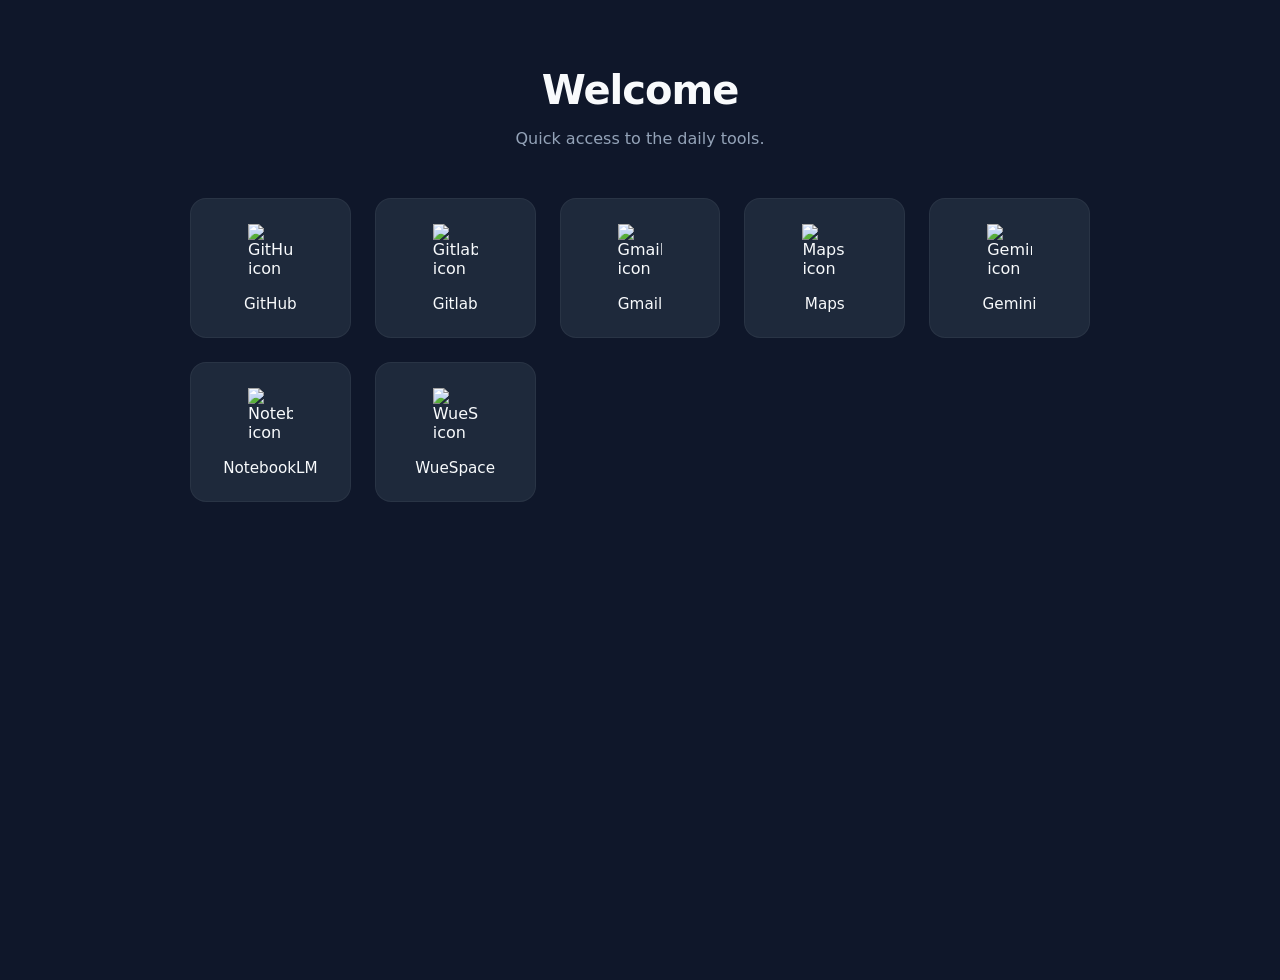
==== website/links/index.html @ d70fcc65 "added short links page" ====
<!DOCTYPE html>
<html lang="en">
<head>
    <meta charset="UTF-8">
    <meta name="viewport" content="width=device-width, initial-scale=1.0">
    <title>Links</title>
    <style>
        :root {
            --bg-color: #0f172a;        /* Deep midnight blue */
            --card-bg: #1e293b;        /* Slate blue */
            --text-main: #f8fafc;      /* Near white */
            --text-muted: #94a3b8;     /* Muted grey */
            --accent-glow: #38bdf8;    /* Sky blue glow */
        }

        body {
            font-family: 'Inter', system-ui, -apple-system, sans-serif;
            background-color: var(--bg-color);
            color: var(--text-main);
            margin: 0;
            display: flex;
            justify-content: center;
            min-height: 100vh;
            padding: 40px 20px;
        }

        .container {
            max-width: 900px;
            width: 100%;
        }

        header {
            text-align: center;
            margin-bottom: 50px;
        }

        h1 {
            font-size: 2.5rem;
            letter-spacing: -0.025em;
            margin-bottom: 8px;
        }

        .subtitle {
            color: var(--text-muted);
            font-size: 1rem;
        }

        /* The Grid */
        .grid {
            display: grid;
            grid-template-columns: repeat(auto-fill, minmax(140px, 1fr));
            gap: 24px;
        }

        /* Link Card Styling */
        .link-card {
            background: var(--card-bg);
            padding: 24px 16px;
            border-radius: 16px;
            text-decoration: none;
            color: inherit;
            display: flex;
            flex-direction: column;
            align-items: center;
            transition: all 0.3s cubic-bezier(0.4, 0, 0.2, 1);
            border: 1px solid rgba(255, 255, 255, 0.05);
        }

        .link-card:hover {
            transform: translateY(-8px);
            background: #273549;
            border-color: var(--accent-glow);
            box-shadow: 0 10px 25px -5px rgba(0, 0, 0, 0.3), 
                        0 0 15px rgba(56, 189, 248, 0.2);
        }

        /* Favicon Container */
        .icon-wrapper {
            width: 56px;
            height: 56px;
            /* background: rgba(0, 0, 0, 0.2); */
            border-radius: 12px;
            display: flex;
            align-items: center;
            justify-content: center;
            margin-bottom: 16px;
        }

        .link-card img {
            width: 80%;
            image-rendering: -webkit-optimize-contrast; /* Keeps icons sharp */
        }

        .link-card span {
            font-weight: 500;
            font-size: 0.95rem;
            text-align: center;
            color: var(--text-main);
        }

        /* Responsive adjustments */
        @media (max-width: 480px) {
            .grid {
                grid-template-columns: repeat(2, 1fr);
            }
        }
    </style>
</head>
<body>

    <div class="container">
        <header>
            <h1>Welcome</h1>
            <p class="subtitle">Quick access to the daily tools.</p>
        </header>
        
        <div id="links-grid" class="grid">
            </div>
    </div>

    <script>
        // 1. YOUR ARRAY OF WEBSITES
        const myWebsites = [
            { name: "GitHub", url: "https://github.com/curryp0mmes" },
            { name: "Gitlab", url: "https://gitlab2.informatik.uni-wuerzburg.de/dashboard/projects" },
            { name: "Gmail", url: "https://mail.google.com" },
            { name: "Maps", url: "https://maps.google.com" },
            { name: "Gemini", url: "https://gemini.google.com" },
            { name: "NotebookLM", url: "https://notebooklm.google.com" },
            { name: "WueSpace", url: "https://go.wuespace.de/" }
        ];

        const grid = document.getElementById('links-grid');

        function renderLinks() {
            myWebsites.forEach(site => {
                const card = document.createElement('a');
                card.href = site.url;
                card.className = 'link-card';
                card.target = "_blank";
                card.rel = "noopener noreferrer";

                // Google S2 Favicon Service
                // Format: https://www.google.com/s2/favicons?sz=64&domain=URL
                const iconUrl = `https://www.google.com/s2/favicons?sz=128&domain=${site.url}`;

                card.innerHTML = `
                    <div class="icon-wrapper">
                        <img src="${iconUrl}" alt="${site.name} icon">
                    </div>
                    <span>${site.name}</span>
                `;

                grid.appendChild(card);
            });
        }

        renderLinks();
    </script>
</body>
</html>
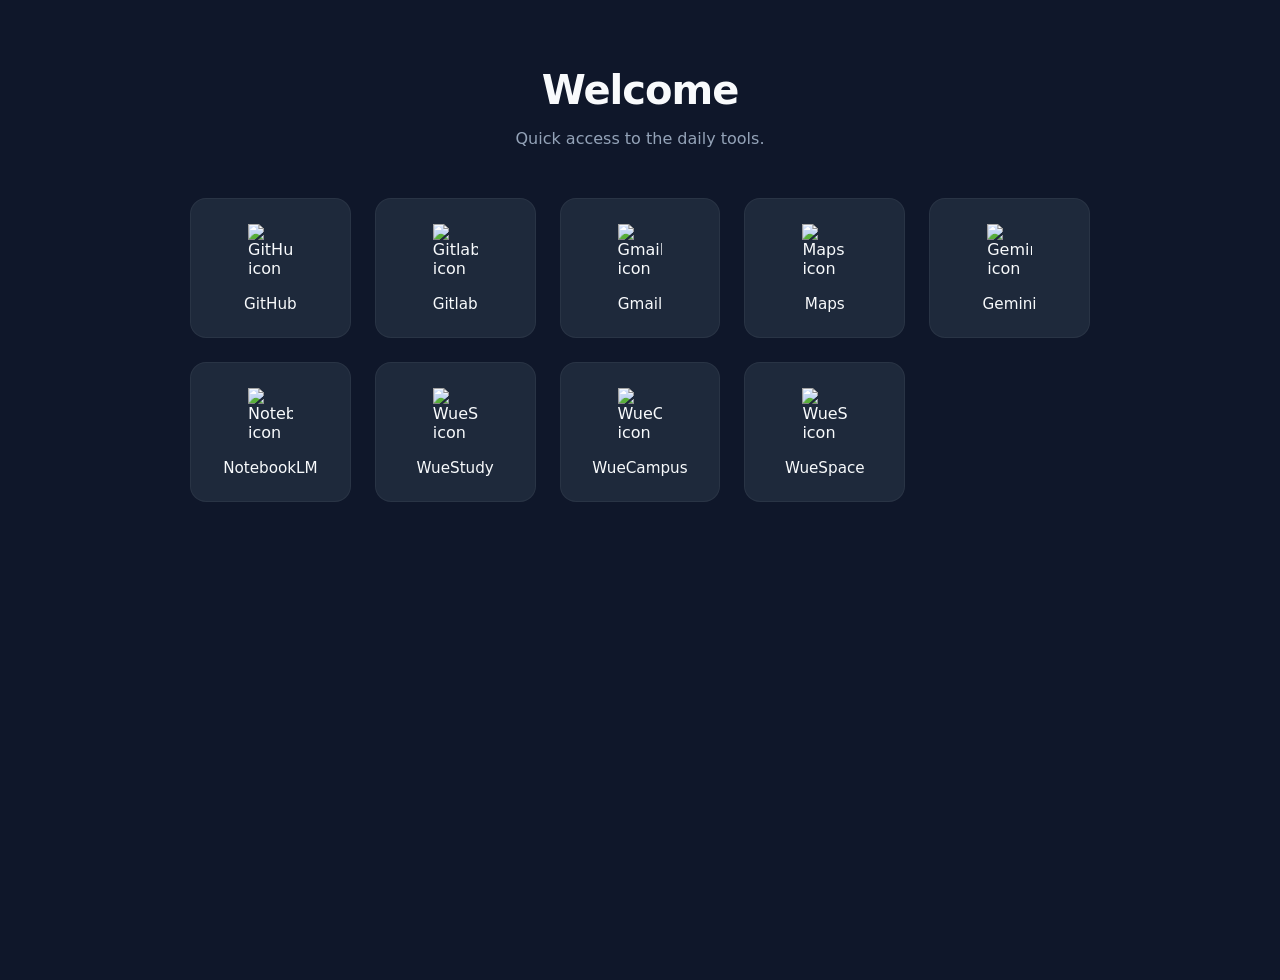
==== commit 49758351: "added more short links" ====
--- a/website/links/index.html
+++ b/website/links/index.html
@@ -127,6 +127,8 @@
             { name: "Maps", url: "https://maps.google.com" },
             { name: "Gemini", url: "https://gemini.google.com" },
             { name: "NotebookLM", url: "https://notebooklm.google.com" },
+            { name: "WueStudy", url: "https://wuestudy.zv.uni-wuerzburg.de/" },
+            { name: "WueCampus", url: "https://wuecampus.uni-wuerzburg.de/moodle/login/index.php" },
             { name: "WueSpace", url: "https://go.wuespace.de/" }
         ];
 
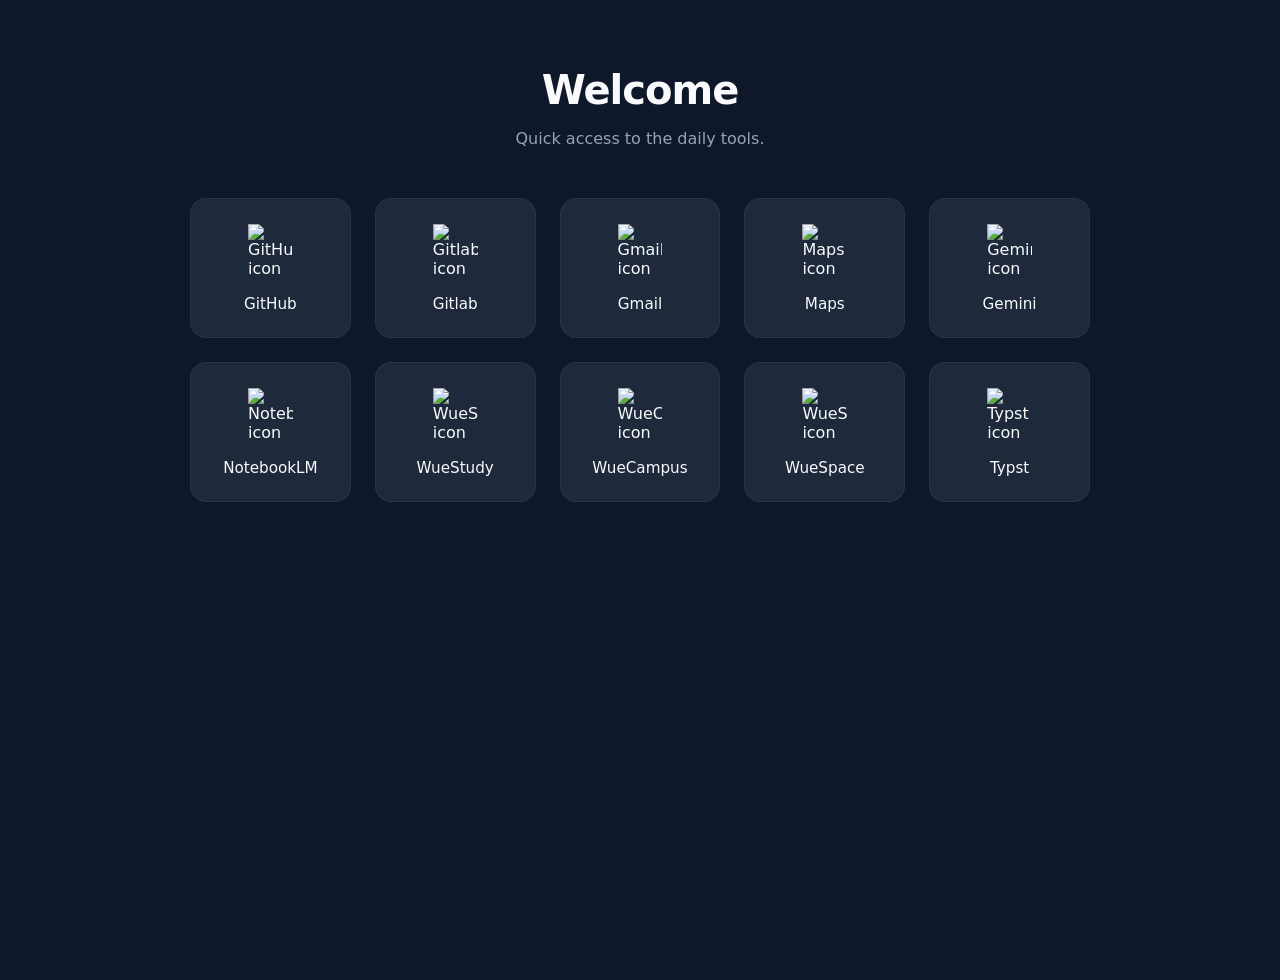
==== commit 750babd4: "added typst link" ====
--- a/website/links/index.html
+++ b/website/links/index.html
@@ -129,7 +129,8 @@
             { name: "NotebookLM", url: "https://notebooklm.google.com" },
             { name: "WueStudy", url: "https://wuestudy.zv.uni-wuerzburg.de/" },
             { name: "WueCampus", url: "https://wuecampus.uni-wuerzburg.de/moodle/login/index.php" },
-            { name: "WueSpace", url: "https://go.wuespace.de/" }
+            { name: "WueSpace", url: "https://go.wuespace.de/" },
+            { name: "Typst", url: "https://typst.app/" }
         ];
 
         const grid = document.getElementById('links-grid');
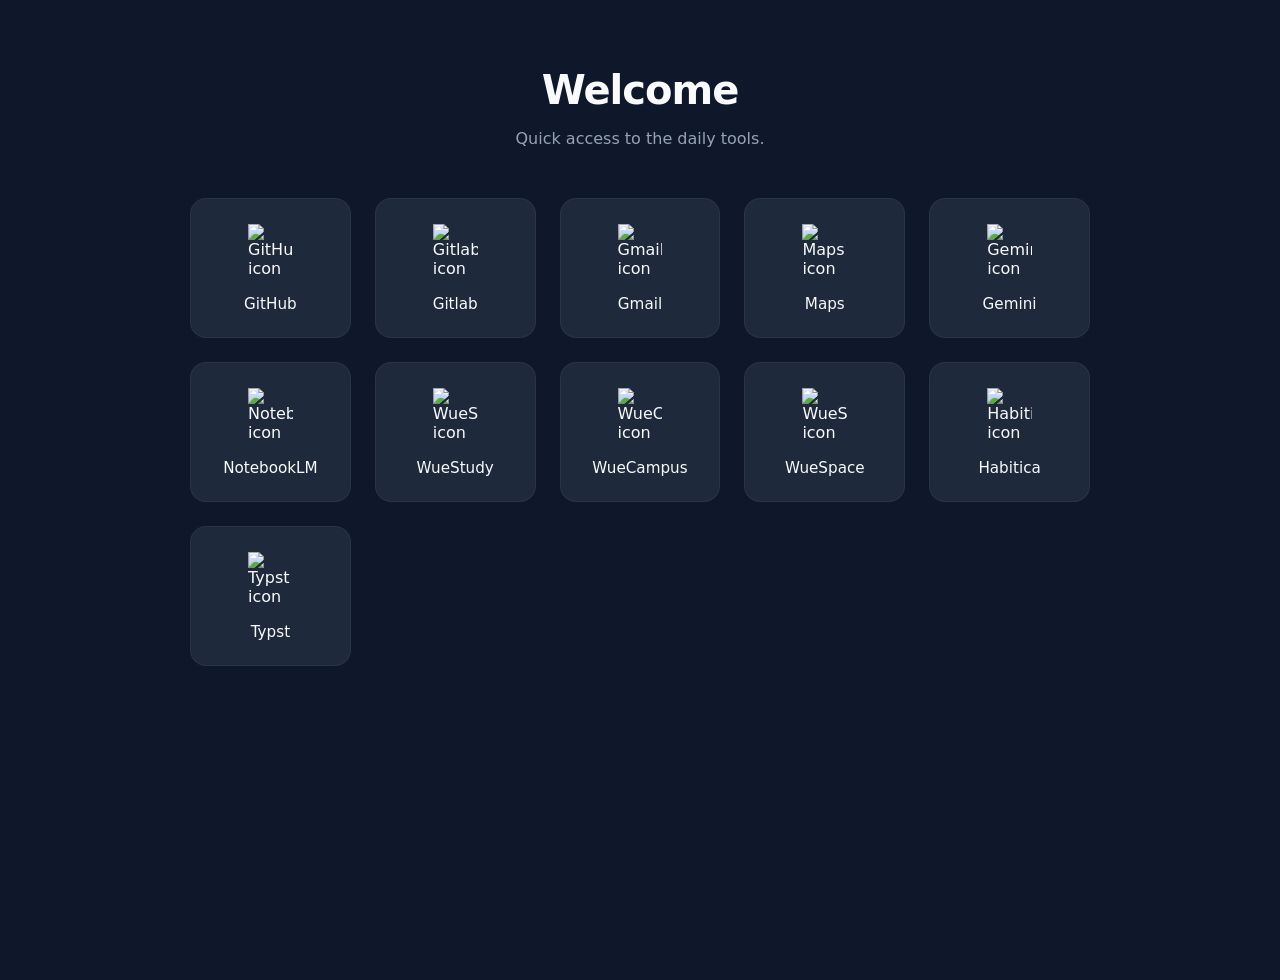
==== commit 2a895f2f: "added habitica" ====
--- a/website/links/index.html
+++ b/website/links/index.html
@@ -130,6 +130,7 @@
             { name: "WueStudy", url: "https://wuestudy.zv.uni-wuerzburg.de/" },
             { name: "WueCampus", url: "https://wuecampus.uni-wuerzburg.de/moodle/login/index.php" },
             { name: "WueSpace", url: "https://go.wuespace.de/" },
+            { name: "Habitica", url: "https://habitica.com/" },
             { name: "Typst", url: "https://typst.app/" }
         ];
 
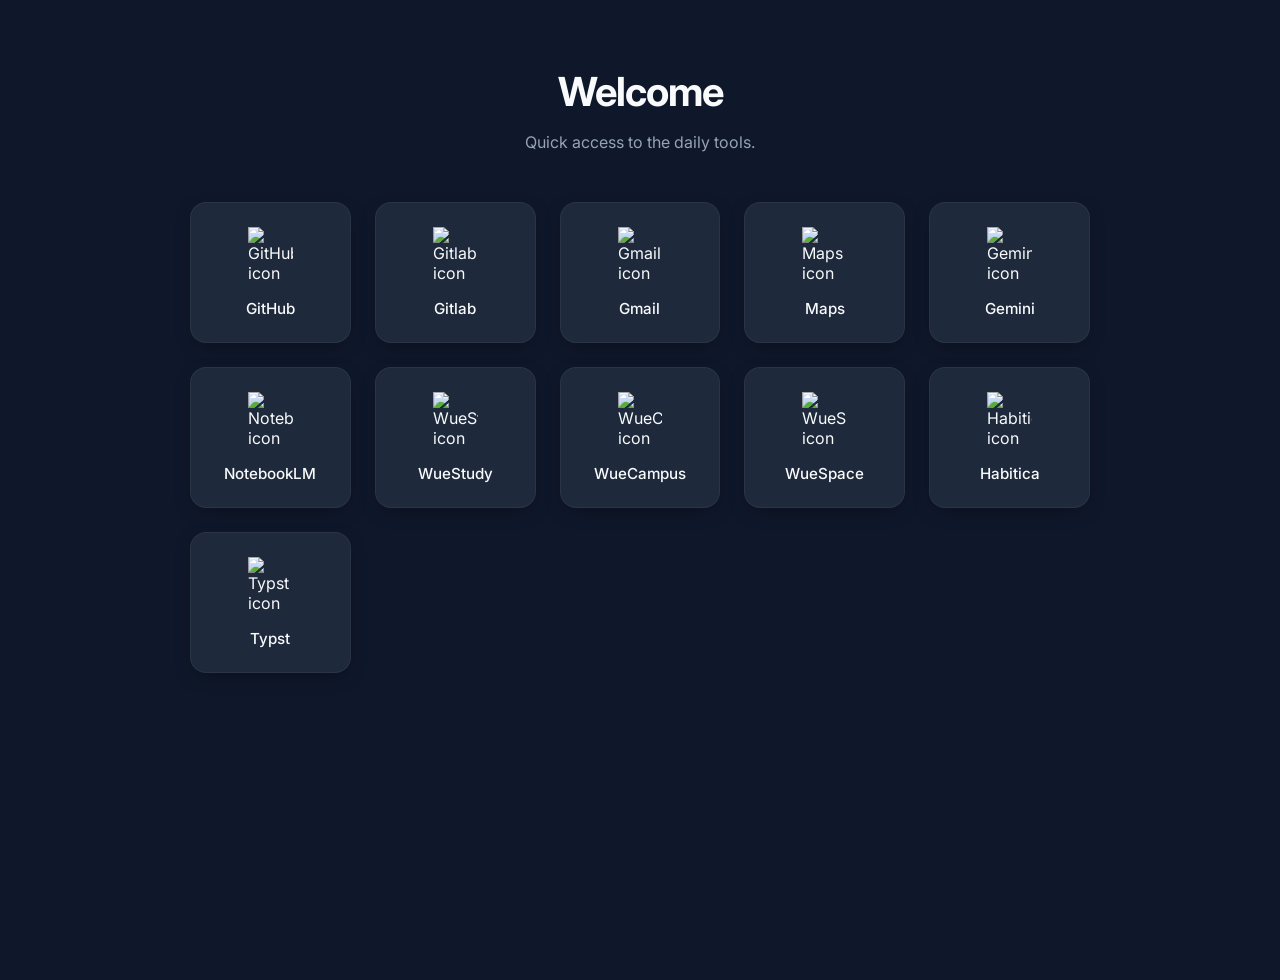
==== commit 988ac727: "added portfolio page" ====
--- a/website/links/index.html
+++ b/website/links/index.html
@@ -4,107 +4,11 @@
     <meta charset="UTF-8">
     <meta name="viewport" content="width=device-width, initial-scale=1.0">
     <title>Links</title>
-    <style>
-        :root {
-            --bg-color: #0f172a;        /* Deep midnight blue */
-            --card-bg: #1e293b;        /* Slate blue */
-            --text-main: #f8fafc;      /* Near white */
-            --text-muted: #94a3b8;     /* Muted grey */
-            --accent-glow: #38bdf8;    /* Sky blue glow */
-        }
-
-        body {
-            font-family: 'Inter', system-ui, -apple-system, sans-serif;
-            background-color: var(--bg-color);
-            color: var(--text-main);
-            margin: 0;
-            display: flex;
-            justify-content: center;
-            min-height: 100vh;
-            padding: 40px 20px;
-        }
-
-        .container {
-            max-width: 900px;
-            width: 100%;
-        }
-
-        header {
-            text-align: center;
-            margin-bottom: 50px;
-        }
-
-        h1 {
-            font-size: 2.5rem;
-            letter-spacing: -0.025em;
-            margin-bottom: 8px;
-        }
-
-        .subtitle {
-            color: var(--text-muted);
-            font-size: 1rem;
-        }
-
-        /* The Grid */
-        .grid {
-            display: grid;
-            grid-template-columns: repeat(auto-fill, minmax(140px, 1fr));
-            gap: 24px;
-        }
-
-        /* Link Card Styling */
-        .link-card {
-            background: var(--card-bg);
-            padding: 24px 16px;
-            border-radius: 16px;
-            text-decoration: none;
-            color: inherit;
-            display: flex;
-            flex-direction: column;
-            align-items: center;
-            transition: all 0.3s cubic-bezier(0.4, 0, 0.2, 1);
-            border: 1px solid rgba(255, 255, 255, 0.05);
-        }
-
-        .link-card:hover {
-            transform: translateY(-8px);
-            background: #273549;
-            border-color: var(--accent-glow);
-            box-shadow: 0 10px 25px -5px rgba(0, 0, 0, 0.3), 
-                        0 0 15px rgba(56, 189, 248, 0.2);
-        }
-
-        /* Favicon Container */
-        .icon-wrapper {
-            width: 56px;
-            height: 56px;
-            /* background: rgba(0, 0, 0, 0.2); */
-            border-radius: 12px;
-            display: flex;
-            align-items: center;
-            justify-content: center;
-            margin-bottom: 16px;
-        }
-
-        .link-card img {
-            width: 80%;
-            image-rendering: -webkit-optimize-contrast; /* Keeps icons sharp */
-        }
-
-        .link-card span {
-            font-weight: 500;
-            font-size: 0.95rem;
-            text-align: center;
-            color: var(--text-main);
-        }
-
-        /* Responsive adjustments */
-        @media (max-width: 480px) {
-            .grid {
-                grid-template-columns: repeat(2, 1fr);
-            }
-        }
-    </style>
+    <link rel="preconnect" href="https://fonts.googleapis.com">
+    <link rel="preconnect" href="https://fonts.gstatic.com" crossorigin>
+    <link href="https://fonts.googleapis.com/css2?family=Inter:wght@400;500;600;700;800&display=swap" rel="stylesheet">
+    <link rel="stylesheet" href="../css/tokens.css">
+    <link rel="stylesheet" href="../css/links.css">
 </head>
 <body>
 
@@ -131,7 +35,7 @@
             { name: "WueCampus", url: "https://wuecampus.uni-wuerzburg.de/moodle/login/index.php" },
             { name: "WueSpace", url: "https://go.wuespace.de/" },
             { name: "Habitica", url: "https://habitica.com/" },
-            { name: "Typst", url: "https://typst.app/" }
+            { name: "Typst", url: "https://typst.app/app/" }
         ];
 
         const grid = document.getElementById('links-grid');
--- a/website/css/tokens.css
+++ b/website/css/tokens.css
@@ -0,0 +1,20 @@
+:root {
+    --bg-color: #0f172a;
+    --surface-1: #1e293b;
+    --surface-2: #273549;
+    --text-main: #f8fafc;
+    --text-muted: #94a3b8;
+    --accent-glow: #38bdf8;
+
+    --success: #22c55e;
+    --warning: #f59e0b;
+    --danger: #ef4444;
+
+    --radius-sm: 10px;
+    --radius-md: 16px;
+    --radius-lg: 22px;
+
+    --shadow-1: 0 6px 20px -8px rgba(0, 0, 0, 0.5);
+    --shadow-2: 0 14px 36px -18px rgba(0, 0, 0, 0.65);
+    --focus-ring: 0 0 0 3px rgba(56, 189, 248, 0.28);
+}
--- a/website/css/links.css
+++ b/website/css/links.css
@@ -0,0 +1,87 @@
+body {
+    font-family: Inter, system-ui, -apple-system, sans-serif;
+    background-color: var(--bg-color);
+    color: var(--text-main);
+    margin: 0;
+    display: flex;
+    justify-content: center;
+    min-height: 100vh;
+    padding: 40px 20px;
+}
+
+.container {
+    max-width: 900px;
+    width: 100%;
+}
+
+header {
+    text-align: center;
+    margin-bottom: 50px;
+}
+
+h1 {
+    font-size: 2.5rem;
+    letter-spacing: -0.025em;
+    margin-bottom: 8px;
+}
+
+.subtitle {
+    color: var(--text-muted);
+    font-size: 1rem;
+}
+
+.grid {
+    display: grid;
+    grid-template-columns: repeat(auto-fill, minmax(140px, 1fr));
+    gap: 24px;
+}
+
+.link-card {
+    background: var(--surface-1);
+    padding: 24px 16px;
+    border-radius: var(--radius-md);
+    text-decoration: none;
+    color: inherit;
+    display: flex;
+    flex-direction: column;
+    align-items: center;
+    transition: all 0.3s cubic-bezier(0.4, 0, 0.2, 1);
+    border: 1px solid rgba(255, 255, 255, 0.05);
+    box-shadow: var(--shadow-1);
+}
+
+.link-card:hover {
+    transform: translateY(-8px);
+    background: var(--surface-2);
+    border-color: var(--accent-glow);
+    box-shadow: 0 10px 25px -5px rgba(0, 0, 0, 0.3),
+                0 0 15px rgba(56, 189, 248, 0.2);
+}
+
+.icon-wrapper {
+    width: 56px;
+    height: 56px;
+    border-radius: 12px;
+    display: flex;
+    align-items: center;
+    justify-content: center;
+    margin-bottom: 16px;
+}
+
+.link-card img {
+    width: 80%;
+    image-rendering: -webkit-optimize-contrast;
+}
+
+.link-card span {
+    font-weight: 500;
+    font-size: 0.95rem;
+    text-align: center;
+    color: var(--text-main);
+}
+
+@media (max-width: 480px) {
+    .grid {
+        grid-template-columns: repeat(2, 1fr);
+    }
+}
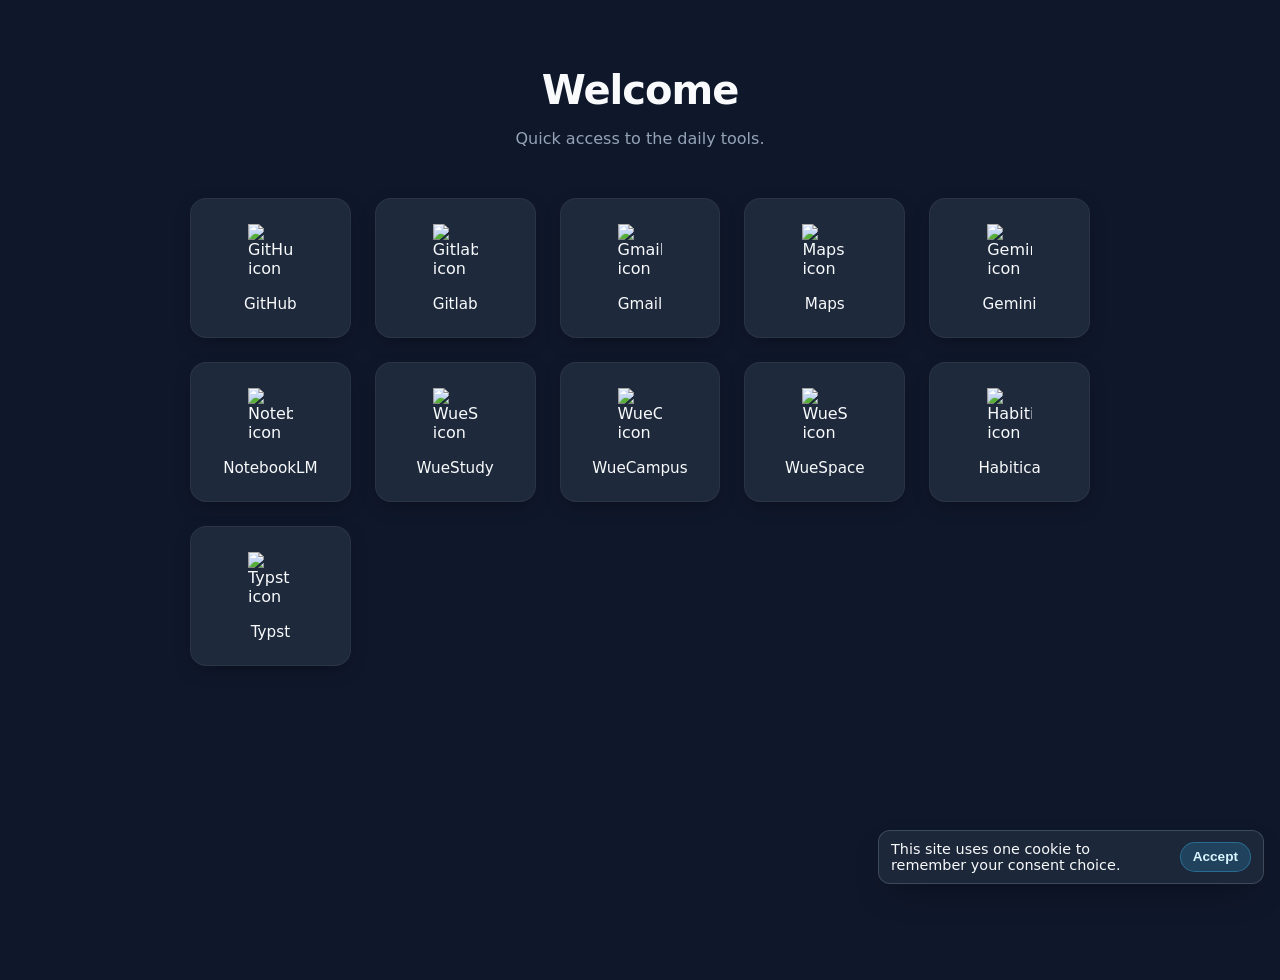
==== commit 5eb55b59: "Add logo gen and cookie banner" ====
--- a/website/links/index.html
+++ b/website/links/index.html
@@ -4,9 +4,6 @@
     <meta charset="UTF-8">
     <meta name="viewport" content="width=device-width, initial-scale=1.0">
     <title>Links</title>
-    <link rel="preconnect" href="https://fonts.googleapis.com">
-    <link rel="preconnect" href="https://fonts.gstatic.com" crossorigin>
-    <link href="https://fonts.googleapis.com/css2?family=Inter:wght@400;500;600;700;800&display=swap" rel="stylesheet">
     <link rel="stylesheet" href="../css/tokens.css">
     <link rel="stylesheet" href="../css/links.css">
 </head>
@@ -22,8 +19,12 @@
             </div>
     </div>
 
+    <div class="cookie-note" id="cookie-note" role="status" aria-live="polite">
+        <span>This site uses one cookie to remember your consent choice.</span>
+        <button type="button" id="cookie-note-accept" aria-label="Accept cookies">Accept</button>
+    </div>
+
     <script>
-        // 1. YOUR ARRAY OF WEBSITES
         const myWebsites = [
             { name: "GitHub", url: "https://github.com/curryp0mmes" },
             { name: "Gitlab", url: "https://gitlab2.informatik.uni-wuerzburg.de/dashboard/projects" },
@@ -47,14 +48,12 @@
                 card.className = 'link-card';
                 card.target = "_blank";
                 card.rel = "noopener noreferrer";
-
-                // Google S2 Favicon Service
-                // Format: https://www.google.com/s2/favicons?sz=64&domain=URL
+                card.setAttribute('aria-label', site.name);
                 const iconUrl = `https://www.google.com/s2/favicons?sz=128&domain=${site.url}`;
 
                 card.innerHTML = `
                     <div class="icon-wrapper">
-                        <img src="${iconUrl}" alt="${site.name} icon">
+                        <img src="${iconUrl}" alt="${site.name} icon" loading="lazy" referrerpolicy="no-referrer">
                     </div>
                     <span>${site.name}</span>
                 `;
@@ -64,6 +63,27 @@
         }
 
         renderLinks();
+
+        const cookieNote = document.getElementById('cookie-note');
+        const acceptCookieNote = document.getElementById('cookie-note-accept');
+
+        function hasAcceptedCookies() {
+            return document.cookie.split('; ').some((entry) => entry.startsWith('cookie_consent=accepted'));
+        }
+
+        function setCookieConsent() {
+            const maxAge = 60 * 60 * 24 * 365;
+            document.cookie = `cookie_consent=accepted; path=/; max-age=${maxAge}; SameSite=Lax`;
+        }
+
+        if (!hasAcceptedCookies()) {
+            requestAnimationFrame(() => cookieNote.classList.add('is-visible'));
+        }
+
+        acceptCookieNote.addEventListener('click', () => {
+            setCookieConsent();
+            cookieNote.classList.remove('is-visible');
+        });
     </script>
 </body>
 </html>
--- a/website/css/links.css
+++ b/website/css/links.css
@@ -80,8 +80,54 @@
     color: var(--text-main);
 }
 
+.cookie-note {
+    position: fixed;
+    right: 16px;
+    bottom: 16px;
+    z-index: 100;
+    display: flex;
+    align-items: center;
+    gap: 10px;
+    max-width: min(360px, calc(100% - 24px));
+    padding: 10px 12px;
+    border-radius: 12px;
+    background: rgba(30, 41, 59, 0.94);
+    border: 1px solid rgba(148, 163, 184, 0.28);
+    color: var(--text-main);
+    font-size: 0.9rem;
+    box-shadow: var(--shadow-2);
+    opacity: 0;
+    transform: translateY(16px);
+    transition: opacity 0.22s ease, transform 0.22s ease;
+}
+
+.cookie-note.is-visible {
+    opacity: 1;
+    transform: translateY(0);
+}
+
+.cookie-note button {
+    appearance: none;
+    border: 1px solid rgba(56, 189, 248, 0.35);
+    padding: 6px 12px;
+    border-radius: 999px;
+    background: rgba(56, 189, 248, 0.18);
+    color: #d9f5ff;
+    line-height: 1.2;
+    font-size: 0.85rem;
+    font-weight: 600;
+    cursor: pointer;
+    flex-shrink: 0;
+}
+
 @media (max-width: 480px) {
     .grid {
         grid-template-columns: repeat(2, 1fr);
     }
+
+    .cookie-note {
+        right: 12px;
+        left: 12px;
+        max-width: none;
+    }
 }
